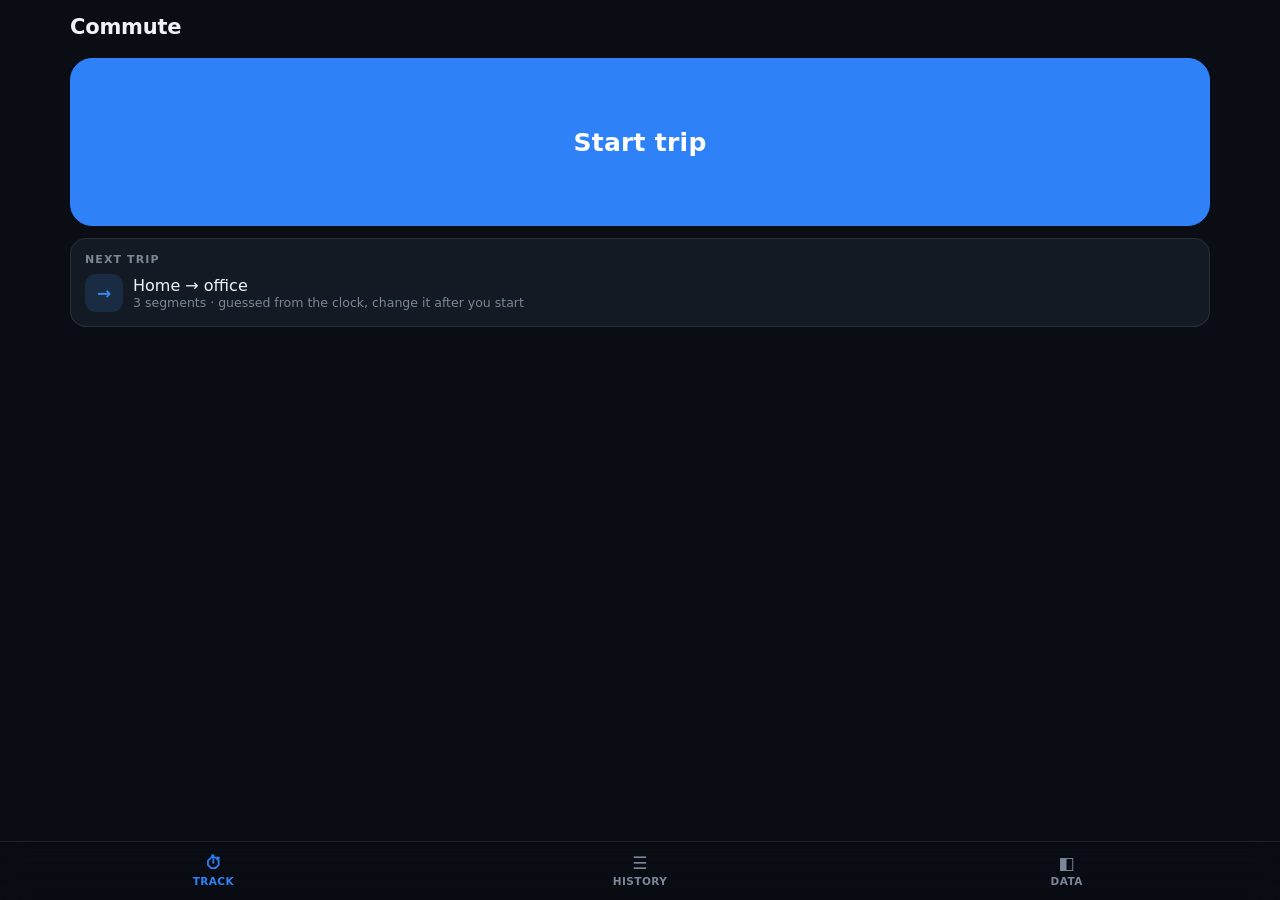
==== index.html @ 3a86ff4d "Commute Logger: timestamp-based PWA for logging commute segments A single-user PWA replacing an iPho" ====
<!doctype html>
<html lang="en">
<head>
<meta charset="utf-8">
<meta name="viewport" content="width=device-width, initial-scale=1, viewport-fit=cover">
<title>Commute</title>

<meta name="theme-color" content="#0a0d13">
<meta name="description" content="Personal commute logger.">

<!-- Keep this out of search results. This tag is the authoritative signal, and
     robots.txt deliberately allows crawling so that crawlers can actually reach
     the page and see it. -->
<meta name="robots" content="noindex, nofollow, noarchive, nosnippet">

<!-- Add to Home Screen: full-screen, no Safari chrome. -->
<meta name="apple-mobile-web-app-capable" content="yes">
<meta name="mobile-web-app-capable" content="yes">
<meta name="apple-mobile-web-app-status-bar-style" content="black-translucent">
<meta name="apple-mobile-web-app-title" content="Commute">
<link rel="apple-touch-icon" href="icons/apple-touch-icon.png">
<link rel="icon" href="icons/icon-192.png">
<link rel="manifest" href="manifest.webmanifest">

<link rel="stylesheet" href="styles.css">
</head>
<body>

<main id="app" aria-live="polite"></main>

<nav class="tabbar" id="tabbar" aria-label="Sections"></nav>

<div class="toast" id="toast" role="status" aria-live="polite"></div>
<div class="tooltip" id="tooltip" role="tooltip"></div>

<script type="module" src="js/app.js"></script>
</body>
</html>
---- styles.css ----
/* Commute Logger — dark only, by request. Used at night, and it replaces the
   iPhone stopwatch, so it should feel like it. */

:root {
  color-scheme: dark;

  --plane: #0a0d13;
  --surface: #141a24;
  --surface-2: #1b2331;
  --surface-3: #232d3d;
  --border: rgba(255, 255, 255, 0.09);
  --border-strong: rgba(255, 255, 255, 0.16);

  --ink: #eef3f9;
  --ink-2: #a9b6c6;
  --muted: #7b8798;
  --grid: #222b38;
  --axis: #33404f;

  /* Validated 2-slot categorical palette (dark surface #141a24):
     worst adjacent CVD ΔE 97.3, both in band, both >= 3:1. */
  --east: #3987e5;
  --west: #d95926;

  --accent: #2f81f7;
  --accent-ink: #ffffff;
  --good: #0ca30c;
  --bad: #d03b3b;
  --warn: #fab219;

  --radius: 12px;
  --radius-lg: 16px;
  --tap: 44px;

  --safe-top: env(safe-area-inset-top, 0px);
  --safe-bottom: env(safe-area-inset-bottom, 0px);
  --tabbar-h: 58px;

  font-family: system-ui, -apple-system, 'Segoe UI', sans-serif;
}

* { box-sizing: border-box; }

html, body {
  margin: 0;
  padding: 0;
  background: var(--plane);
  color: var(--ink);
  -webkit-text-size-adjust: 100%;
}

body {
  min-height: 100dvh;
  overscroll-behavior-y: none;
}

/* Kill the iOS tap-highlight flash; we draw our own :active states. */
button, a, .tap { -webkit-tap-highlight-color: transparent; }

#app {
  max-width: 1180px;
  margin: 0 auto;
  padding: calc(var(--safe-top) + 10px) 14px calc(var(--tabbar-h) + var(--safe-bottom) + 24px);
}

/* ── typography ─────────────────────────────────────────────────────────── */

h1, h2, h3 { margin: 0; font-weight: 650; }
h1 { font-size: 21px; letter-spacing: -0.01em; }
h2 { font-size: 15px; }

.eyebrow {
  font-size: 11px;
  font-weight: 700;
  letter-spacing: 0.1em;
  text-transform: uppercase;
  color: var(--muted);
}

.muted { color: var(--muted); }
.dim { color: var(--ink-2); }
.num { font-variant-numeric: tabular-nums; }
.blank { color: #4a5666; }

/* ── chrome ─────────────────────────────────────────────────────────────── */

.topbar {
  display: flex;
  align-items: center;
  justify-content: space-between;
  gap: 10px;
  margin-bottom: 14px;
  min-height: 34px;
}

.card {
  background: var(--surface);
  border: 1px solid var(--border);
  border-radius: var(--radius-lg);
  padding: 14px;
  margin-bottom: 12px;
}

.card-tight { padding: 10px 12px; }

.row { display: flex; align-items: center; gap: 10px; }
.row-between { display: flex; align-items: center; justify-content: space-between; gap: 10px; }
.wrap { flex-wrap: wrap; }
.grow { flex: 1; min-width: 0; }
.stack { display: flex; flex-direction: column; gap: 10px; }
.gap-sm { gap: 6px; }

/* ── buttons ────────────────────────────────────────────────────────────── */

button {
  font: inherit;
  color: inherit;
  background: none;
  border: none;
  cursor: pointer;
}

.btn {
  display: inline-flex;
  align-items: center;
  justify-content: center;
  gap: 7px;
  min-height: var(--tap);
  padding: 0 15px;
  border-radius: var(--radius);
  border: 1px solid var(--border-strong);
  background: var(--surface-2);
  color: var(--ink);
  font-size: 15px;
  font-weight: 600;
  transition: background 0.12s ease, transform 0.06s ease;
}

.btn:active { transform: scale(0.985); background: var(--surface-3); }
.btn:disabled { opacity: 0.4; }

.btn-primary { background: var(--accent); border-color: var(--accent); color: var(--accent-ink); }
.btn-primary:active { background: #2571dd; }

.btn-ghost { background: transparent; border-color: var(--border); color: var(--ink-2); }
.btn-danger { color: #ff9d9d; border-color: rgba(208, 59, 59, 0.5); background: rgba(208, 59, 59, 0.1); }
.btn-sm { min-height: 34px; padding: 0 11px; font-size: 13.5px; border-radius: 9px; }
.btn-icon { min-height: 34px; min-width: 34px; padding: 0 8px; font-size: 15px; }
.btn-block { width: 100%; }

/* ── forms ──────────────────────────────────────────────────────────────── */

label.field { display: flex; flex-direction: column; gap: 5px; }

.field-label {
  font-size: 11.5px;
  font-weight: 650;
  letter-spacing: 0.06em;
  text-transform: uppercase;
  color: var(--muted);
}

input, select, textarea {
  font: inherit;
  font-size: 16px; /* < 16px makes iOS Safari zoom on focus */
  color: var(--ink);
  background: var(--surface-2);
  border: 1px solid var(--border-strong);
  border-radius: 10px;
  padding: 10px 11px;
  min-height: var(--tap);
  width: 100%;
  appearance: none;
}

input[type='checkbox'] {
  width: 22px;
  height: 22px;
  min-height: 0;
  accent-color: var(--accent);
  appearance: auto;
}

input:focus, select:focus, textarea:focus {
  outline: 2px solid var(--accent);
  outline-offset: -1px;
}

textarea { min-height: 110px; resize: vertical; font-size: 13px; font-family: ui-monospace, Menlo, monospace; }

.input-sm { min-height: 36px; padding: 6px 8px; font-size: 15px; border-radius: 8px; }

/* segmented control */
.seg { display: inline-flex; background: var(--surface-2); border: 1px solid var(--border); border-radius: 11px; padding: 3px; gap: 3px; }
.seg button {
  min-height: 38px;
  padding: 0 14px;
  border-radius: 8px;
  font-size: 14px;
  font-weight: 600;
  color: var(--ink-2);
}
.seg button[aria-pressed='true'] { background: var(--surface-3); color: var(--ink); box-shadow: 0 1px 2px rgba(0, 0, 0, 0.35); }
.seg button[aria-pressed='true'][data-dir='east'] { color: var(--east); }
.seg button[aria-pressed='true'][data-dir='west'] { color: var(--west); }

/* chips */
.chip {
  min-height: 32px;
  padding: 0 11px;
  border-radius: 999px;
  border: 1px solid var(--border-strong);
  background: var(--surface-2);
  color: var(--ink-2);
  font-size: 13px;
  font-weight: 600;
}
.chip[aria-pressed='true'] { background: var(--accent); border-color: var(--accent); color: var(--accent-ink); }

/* ── tab bar ────────────────────────────────────────────────────────────── */

.tabbar {
  position: fixed;
  left: 0; right: 0; bottom: 0;
  z-index: 40;
  display: flex;
  background: rgba(10, 13, 19, 0.92);
  backdrop-filter: blur(14px);
  border-top: 1px solid var(--border);
  padding-bottom: var(--safe-bottom);
}

.tabbar button {
  flex: 1;
  height: var(--tabbar-h);
  display: flex;
  flex-direction: column;
  align-items: center;
  justify-content: center;
  gap: 3px;
  font-size: 10.5px;
  font-weight: 650;
  letter-spacing: 0.04em;
  text-transform: uppercase;
  color: var(--muted);
}
.tabbar button[aria-current='true'] { color: var(--accent); }
.tabbar .tab-glyph { font-size: 17px; line-height: 1; }
.tabbar .dot { position: absolute; top: 9px; margin-left: 20px; width: 7px; height: 7px; border-radius: 50%; background: var(--good); }

/* ── Track view ─────────────────────────────────────────────────────────── */

.track-idle { display: flex; flex-direction: column; gap: 12px; }

.big-start {
  min-height: 168px;
  border-radius: 22px;
  font-size: 25px;
  font-weight: 700;
  letter-spacing: 0.01em;
}

.now-label {
  font-size: clamp(30px, 9vw, 44px);
  font-weight: 700;
  letter-spacing: -0.02em;
  line-height: 1.1;
}

.now-elapsed {
  font-size: clamp(46px, 15vw, 68px);
  font-weight: 700;
  font-variant-numeric: tabular-nums;
  letter-spacing: -0.03em;
  line-height: 1;
}

.lap-btn {
  width: 100%;
  min-height: 148px;
  border-radius: 22px;
  background: var(--accent);
  color: var(--accent-ink);
  font-size: 34px;
  font-weight: 800;
  letter-spacing: 0.12em;
  border: none;
  transition: transform 0.06s ease, background 0.12s ease;
}
.lap-btn:active { transform: scale(0.98); background: #2571dd; }
.lap-btn[data-final='true'] { background: var(--good); }
.lap-btn[data-final='true']:active { background: #0a8c0a; }

.queue { display: flex; flex-direction: column; gap: 2px; }
.queue-item {
  display: flex;
  align-items: center;
  gap: 9px;
  padding: 9px 10px;
  border-radius: 10px;
  font-size: 14.5px;
}
.queue-item[data-state='done'] { color: var(--muted); }
.queue-item[data-state='current'] { background: var(--surface-2); color: var(--ink); font-weight: 650; }
.queue-item[data-state='next'] { color: var(--ink-2); }
.queue-badge { width: 7px; height: 7px; border-radius: 50%; background: var(--muted); flex: none; }
.queue-item[data-state='current'] .queue-badge { background: var(--accent); box-shadow: 0 0 0 4px rgba(47, 129, 247, 0.2); }
.queue-item[data-state='done'] .queue-badge { background: var(--good); }

/* ── History ────────────────────────────────────────────────────────────── */

.trip-row {
  display: grid;
  grid-template-columns: auto 1fr auto;
  align-items: center;
  gap: 12px;
  width: 100%;
  padding: 12px;
  border-radius: var(--radius);
  border: 1px solid var(--border);
  background: var(--surface);
  margin-bottom: 8px;
  text-align: left;
}
.trip-row:active { background: var(--surface-2); }

.dir-pill {
  display: inline-flex;
  align-items: center;
  justify-content: center;
  width: 38px;
  height: 38px;
  border-radius: 11px;
  font-size: 17px;
  font-weight: 700;
  flex: none;
}
.dir-east { background: rgba(57, 135, 229, 0.16); color: var(--east); }
.dir-west { background: rgba(217, 89, 38, 0.16); color: var(--west); }

.trip-metric { text-align: right; font-variant-numeric: tabular-nums; }
.trip-metric b { font-size: 18px; font-weight: 700; display: block; line-height: 1.15; }
.trip-metric span { font-size: 11px; color: var(--muted); }

.banner {
  display: flex;
  align-items: center;
  gap: 10px;
  padding: 11px 12px;
  border-radius: var(--radius);
  background: rgba(250, 178, 25, 0.1);
  border: 1px solid rgba(250, 178, 25, 0.35);
  color: #ffdb8a;
  font-size: 13.5px;
  margin-bottom: 12px;
}

.pill-warn {
  display: inline-block;
  padding: 2px 7px;
  border-radius: 999px;
  background: rgba(250, 178, 25, 0.14);
  color: var(--warn);
  font-size: 10.5px;
  font-weight: 700;
  letter-spacing: 0.04em;
  text-transform: uppercase;
}

/* ── trip detail / editor ───────────────────────────────────────────────── */

.stat-row { display: flex; gap: 8px; flex-wrap: wrap; }
.stat {
  flex: 1 1 96px;
  background: var(--surface-2);
  border: 1px solid var(--border);
  border-radius: var(--radius);
  padding: 10px 11px;
}
.stat .k { font-size: 10.5px; font-weight: 700; letter-spacing: 0.07em; text-transform: uppercase; color: var(--muted); }
.stat .v { font-size: 21px; font-weight: 700; font-variant-numeric: tabular-nums; margin-top: 3px; letter-spacing: -0.02em; }
.stat .v.pos { color: var(--bad); }
.stat .v.neg { color: var(--good); }

.seg-edit {
  border: 1px solid var(--border);
  border-radius: var(--radius);
  background: var(--surface-2);
  padding: 10px;
  margin-bottom: 8px;
}

/* Single column on narrow phones: a datetime-local input needs the full width
   or the date and time halves get visually truncated. */
.seg-grid {
  display: grid;
  grid-template-columns: 1fr;
  gap: 8px;
  margin-top: 8px;
}
.seg-grid .full { grid-column: 1 / -1; }

@media (min-width: 430px) {
  .seg-grid { grid-template-columns: 1fr 1fr; }
}

.issue {
  font-size: 12px;
  color: var(--warn);
  padding: 5px 2px 0;
}

/* ── data view: filters, table, charts ──────────────────────────────────── */

.filters { display: flex; flex-direction: column; gap: 10px; }

.colpicker {
  display: flex;
  flex-wrap: wrap;
  gap: 6px;
  padding-top: 10px;
  margin-top: 10px;
  border-top: 1px solid var(--border);
}

.table-wrap { overflow-x: auto; -webkit-overflow-scrolling: touch; }

table.data {
  width: 100%;
  border-collapse: collapse;
  font-size: 13px;
  font-variant-numeric: tabular-nums;
  white-space: nowrap;
}
table.data th, table.data td { padding: 8px 10px; border-bottom: 1px solid var(--grid); text-align: right; }
table.data th:first-child, table.data td:first-child,
table.data th.left, table.data td.left { text-align: left; }
table.data thead th {
  position: sticky;
  top: 0;
  background: var(--surface);
  color: var(--muted);
  font-size: 11px;
  font-weight: 700;
  letter-spacing: 0.05em;
  text-transform: uppercase;
  cursor: pointer;
  user-select: none;
  z-index: 1;
}
table.data thead th[aria-sort] { color: var(--ink); }
table.data tbody tr:active { background: var(--surface-2); }
table.data td.pos { color: #ff9d9d; }
table.data td.neg { color: #6ee7a0; }

/* Under 700px the table becomes a card list rather than a horizontal-scroll
   trap: same rows, same filters, same selected columns. */
.card-list { display: flex; flex-direction: column; gap: 8px; }
.card-row {
  width: 100%;
  text-align: left;
  border: 1px solid var(--border);
  border-radius: var(--radius);
  background: var(--surface);
  padding: 11px 12px;
}
.card-row:active { background: var(--surface-2); }
.card-row .kv-grid {
  display: grid;
  grid-template-columns: repeat(auto-fill, minmax(84px, 1fr));
  gap: 8px 12px;
  margin-top: 9px;
}
.card-row .kv .k { font-size: 10px; font-weight: 700; letter-spacing: 0.05em; text-transform: uppercase; color: var(--muted); }
.card-row .kv .v { font-size: 14.5px; font-variant-numeric: tabular-nums; margin-top: 1px; }

.chart-card { padding: 14px 12px 10px; }
.chart-title { font-size: 14px; font-weight: 650; }
.chart-sub { font-size: 12px; color: var(--muted); margin-top: 2px; }
svg.chart { display: block; width: 100%; height: auto; overflow: visible; }
svg.chart text { font-family: system-ui, -apple-system, sans-serif; }

.legend { display: flex; gap: 14px; flex-wrap: wrap; margin-top: 10px; }
.legend-item { display: inline-flex; align-items: center; gap: 6px; font-size: 12px; color: var(--ink-2); }
.legend-swatch { width: 10px; height: 10px; border-radius: 3px; flex: none; }
.legend-line { width: 12px; height: 0; border-top: 2px dashed var(--ink-2); flex: none; }

.tooltip {
  position: fixed;
  z-index: 60;
  pointer-events: none;
  background: #0a0d13;
  border: 1px solid var(--border-strong);
  border-radius: 9px;
  padding: 7px 9px;
  font-size: 12px;
  line-height: 1.45;
  box-shadow: 0 8px 24px rgba(0, 0, 0, 0.55);
  opacity: 0;
  transition: opacity 0.1s ease;
  max-width: 220px;
}
.tooltip[data-show='true'] { opacity: 1; }
.tooltip .tt-k { color: var(--muted); }

.empty {
  text-align: center;
  padding: 44px 18px;
  color: var(--muted);
  font-size: 14px;
}

.toast {
  position: fixed;
  left: 50%;
  bottom: calc(var(--tabbar-h) + var(--safe-bottom) + 16px);
  transform: translateX(-50%) translateY(8px);
  z-index: 70;
  background: var(--surface-3);
  border: 1px solid var(--border-strong);
  color: var(--ink);
  padding: 11px 16px;
  border-radius: 999px;
  font-size: 14px;
  font-weight: 600;
  opacity: 0;
  pointer-events: none;
  transition: opacity 0.18s ease, transform 0.18s ease;
  box-shadow: 0 10px 30px rgba(0, 0, 0, 0.5);
}
.toast[data-show='true'] { opacity: 1; transform: translateX(-50%) translateY(0); }

@media (min-width: 700px) {
  #app { padding-left: 20px; padding-right: 20px; }
  .charts-grid { display: grid; grid-template-columns: 1fr 1fr; gap: 12px; align-items: start; }
  .charts-grid > .card { margin-bottom: 0; }
  .charts-grid > .span-2 { grid-column: 1 / -1; }
}

@media (prefers-reduced-motion: reduce) {
  * { transition: none !important; }
}
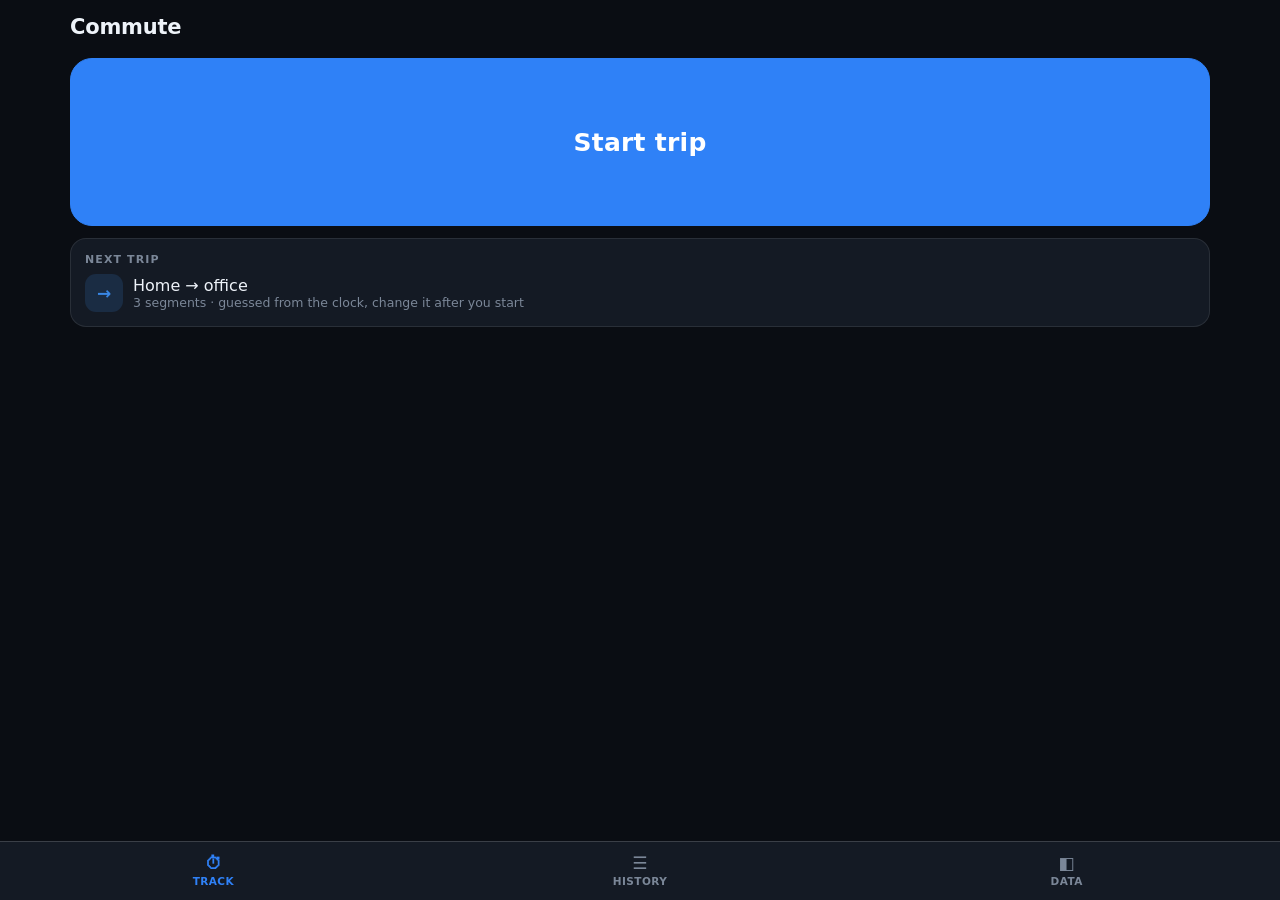
==== commit ac894360: "Fix tab bar drifting mid-screen in the iOS home-screen app In a standalone PWA iOS strands 'position" ====
--- a/index.html
+++ b/index.html
@@ -16,7 +16,7 @@
 <!-- Add to Home Screen: full-screen, no Safari chrome. -->
 <meta name="apple-mobile-web-app-capable" content="yes">
 <meta name="mobile-web-app-capable" content="yes">
-<meta name="apple-mobile-web-app-status-bar-style" content="black-translucent">
+<meta name="apple-mobile-web-app-status-bar-style" content="black">
 <meta name="apple-mobile-web-app-title" content="Commute">
 <link rel="apple-touch-icon" href="icons/apple-touch-icon.png">
 <link rel="icon" href="icons/icon-192.png">
--- a/styles.css
+++ b/styles.css
@@ -41,26 +41,42 @@
 
 * { box-sizing: border-box; }
 
+/* iOS standalone layout.
+   The page itself never scrolls: html/body are a fixed-height flex column, the
+   app pane scrolls inside it, and the tab bar is an ordinary flow item at the
+   bottom of the column. `position: fixed` is deliberately NOT used for the bar —
+   in a home-screen PWA iOS strands fixed elements at a stale offset once the
+   page scrolls or a date-picker keyboard opens and closes, which leaves the bar
+   floating in the middle of the screen. Normal flow can't do that. */
 html, body {
   margin: 0;
   padding: 0;
+  height: 100%;
+  overflow: hidden;
   background: var(--plane);
   color: var(--ink);
   -webkit-text-size-adjust: 100%;
 }
 
 body {
-  min-height: 100dvh;
-  overscroll-behavior-y: none;
+  display: flex;
+  flex-direction: column;
 }
 
 /* Kill the iOS tap-highlight flash; we draw our own :active states. */
 button, a, .tap { -webkit-tap-highlight-color: transparent; }
 
+/* The only scrolling element in the app. */
 #app {
+  flex: 1 1 auto;
+  min-height: 0;
+  width: 100%;
   max-width: 1180px;
-  margin: 0 auto;
-  padding: calc(var(--safe-top) + 10px) 14px calc(var(--tabbar-h) + var(--safe-bottom) + 24px);
+  align-self: center;
+  overflow-y: auto;
+  -webkit-overflow-scrolling: touch;
+  overscroll-behavior-y: contain;
+  padding: calc(var(--safe-top) + 10px) 14px 28px;
 }
 
 /* ── typography ─────────────────────────────────────────────────────────── */
@@ -219,18 +235,21 @@
 
 /* ── tab bar ────────────────────────────────────────────────────────────── */
 
+/* In normal flow at the bottom of the body column — never `position: fixed`.
+   Opaque and a shade lighter than the page so it reads as an anchored bar
+   rather than three labels hovering over the background. The safe-area padding
+   is inside the bar, so its own surface fills the home-indicator strip. */
 .tabbar {
-  position: fixed;
-  left: 0; right: 0; bottom: 0;
+  flex: 0 0 auto;
   z-index: 40;
   display: flex;
-  background: rgba(10, 13, 19, 0.92);
-  backdrop-filter: blur(14px);
-  border-top: 1px solid var(--border);
+  background: var(--surface);
+  border-top: 1px solid var(--border-strong);
   padding-bottom: var(--safe-bottom);
 }
 
 .tabbar button {
+  position: relative;
   flex: 1;
   height: var(--tabbar-h);
   display: flex;
@@ -246,7 +265,16 @@
 }
 .tabbar button[aria-current='true'] { color: var(--accent); }
 .tabbar .tab-glyph { font-size: 17px; line-height: 1; }
-.tabbar .dot { position: absolute; top: 9px; margin-left: 20px; width: 7px; height: 7px; border-radius: 50%; background: var(--good); }
+.tabbar .dot {
+  position: absolute;
+  top: 8px;
+  left: 50%;
+  margin-left: 9px;
+  width: 7px;
+  height: 7px;
+  border-radius: 50%;
+  background: var(--good);
+}
 
 /* ── Track view ─────────────────────────────────────────────────────────── */
 
